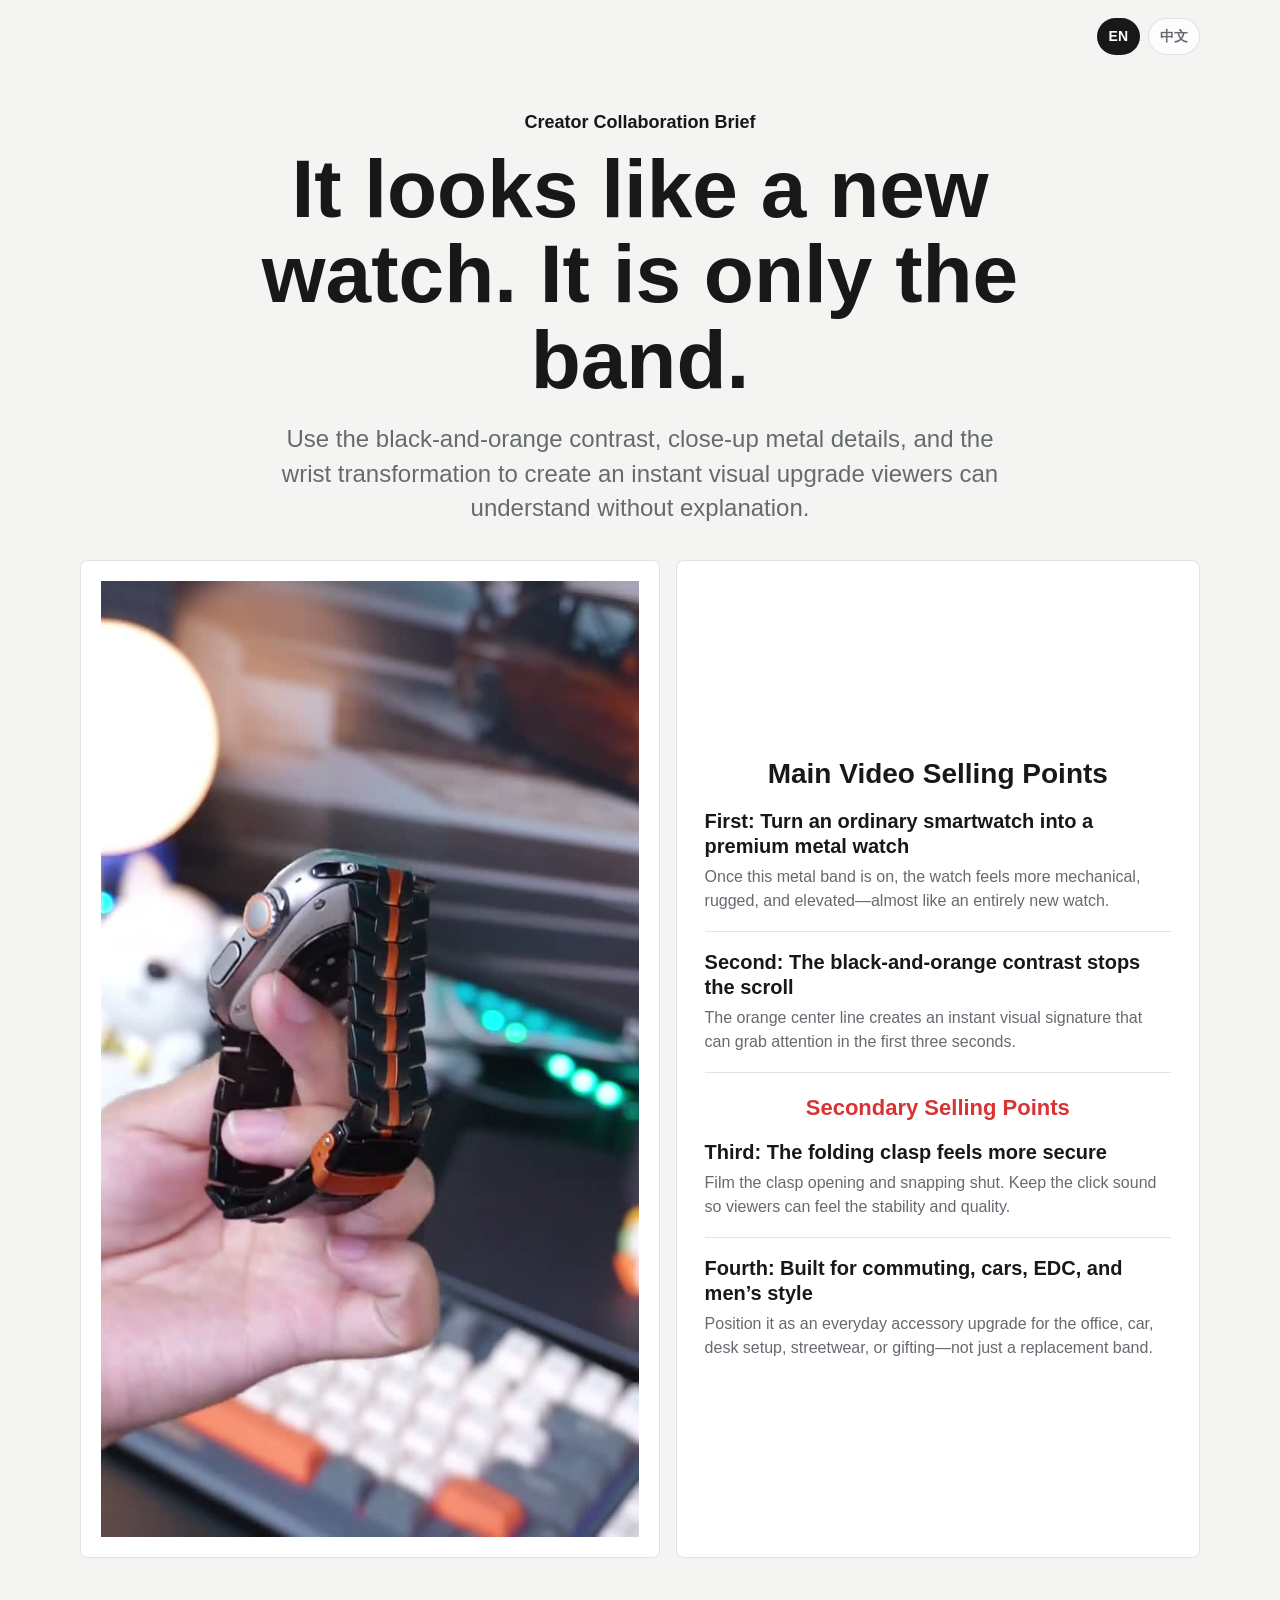
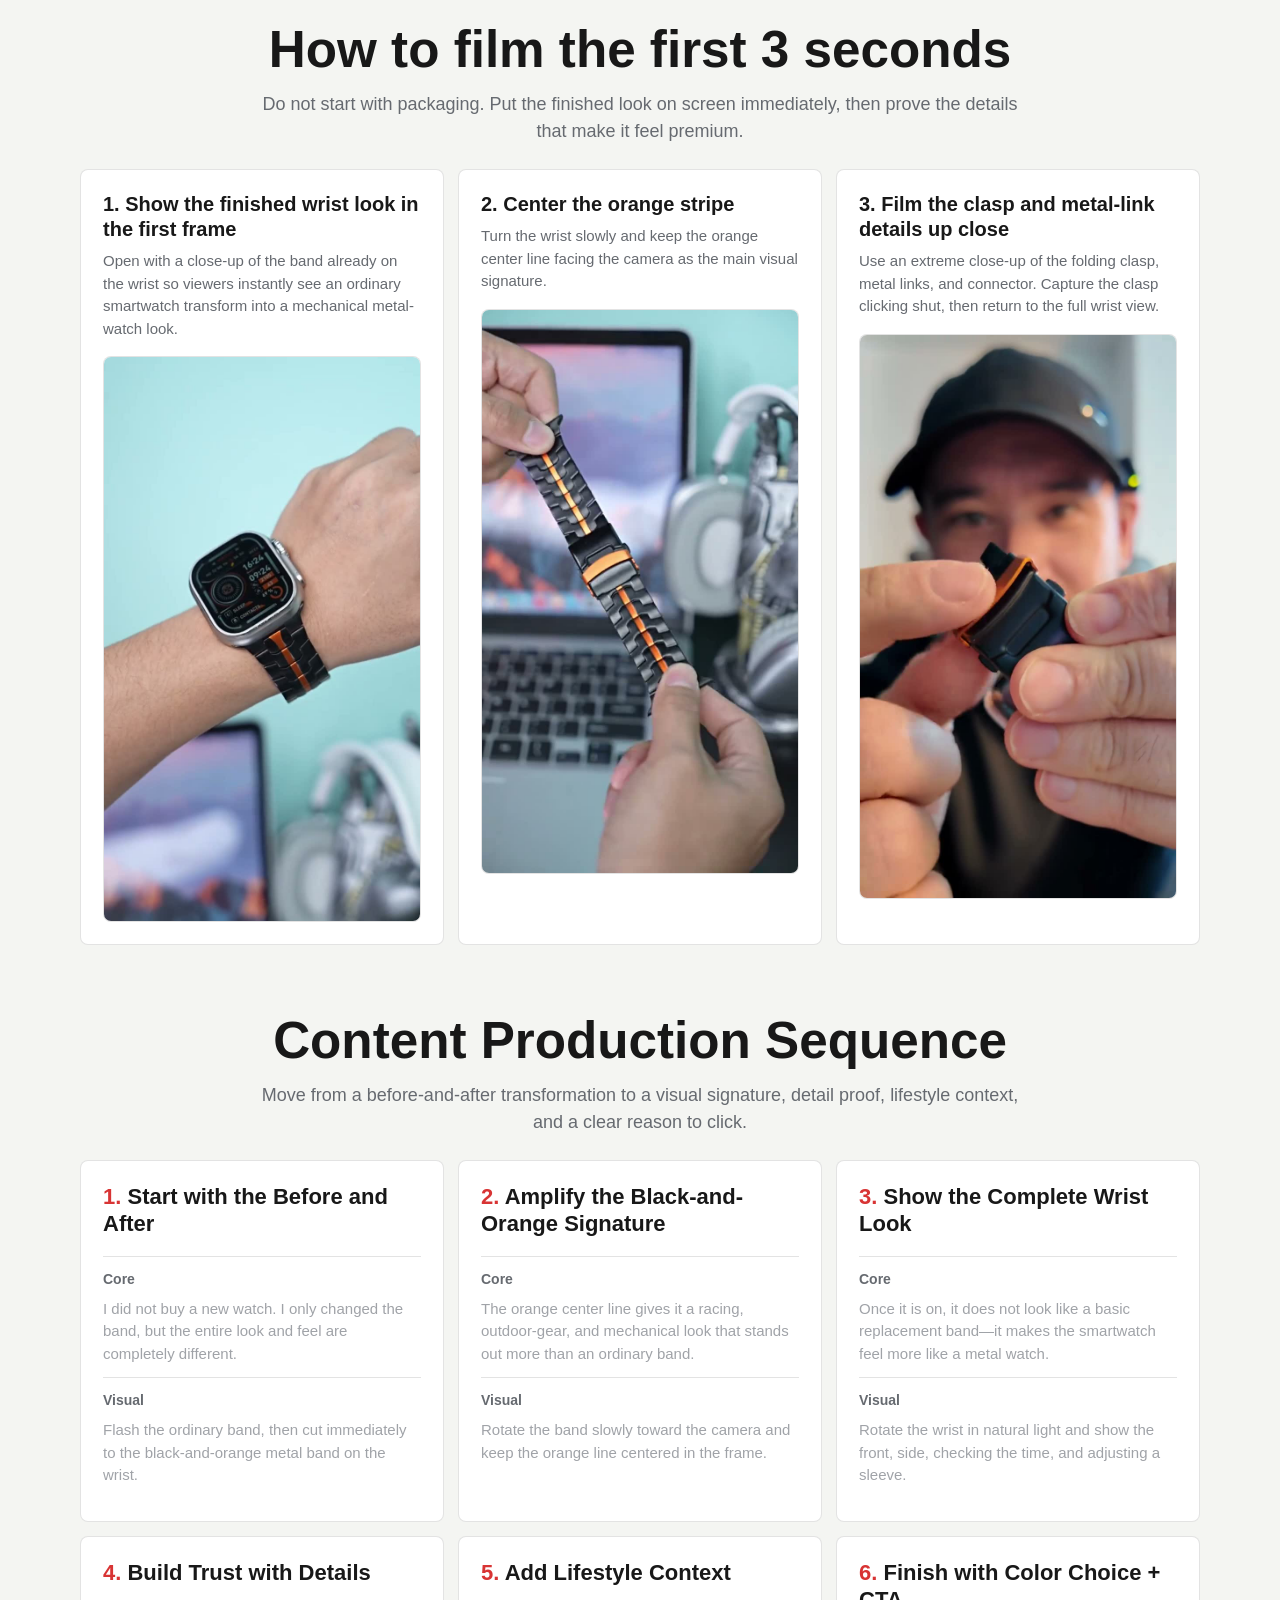
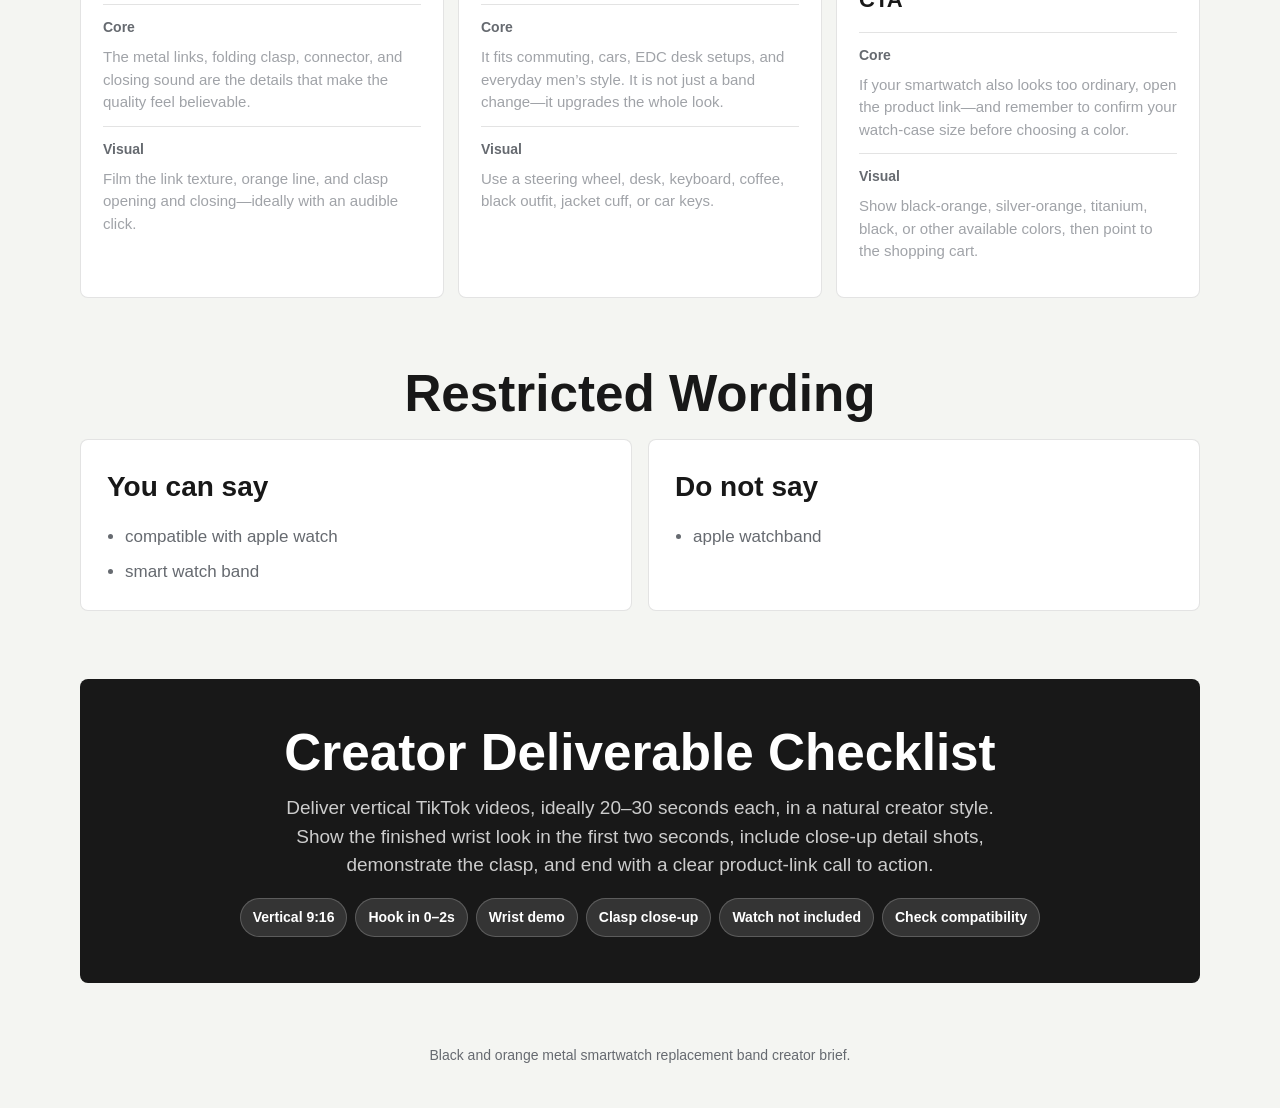
==== black-orange-band/index.html @ dc010bb6 "Add black orange watch band creator brief" ====
<!doctype html>
<html lang="en">
<head>
  <meta charset="utf-8">
  <meta name="viewport" content="width=device-width, initial-scale=1">
  <title>Black & Orange Metal Watch Band Creator Brief</title>
  <link rel="stylesheet" href="styles.css">
</head>
<body>
  <header class="wrap">
    <nav class="language-switch" aria-label="Language">
      <a class="active" href="index.html">EN</a>
      <a href="index-zh.html">中文</a>
    </nav>
  </header>

  <main>
    <section class="hero">
      <div class="wrap">
        <p class="eyebrow">Creator Collaboration Brief</p>
        <h1>It looks like a new watch. It is only the band.</h1>
        <p class="lead">Use the black-and-orange contrast, close-up metal details, and the wrist transformation to create an instant visual upgrade viewers can understand without explanation.</p>

        <div class="hero-grid">
          <div class="hero-visual">
            <img src="assets/product-main.jpg" alt="Black and orange metal smartwatch replacement band">
          </div>
          <div class="hero-facts">
            <h2 class="facts-title">Main Video Selling Points</h2>
            <div class="fact-row">
              <strong>First: Turn an ordinary smartwatch into a premium metal watch</strong>
              <span>Once this metal band is on, the watch feels more mechanical, rugged, and elevated—almost like an entirely new watch.</span>
            </div>
            <div class="fact-row">
              <strong>Second: The black-and-orange contrast stops the scroll</strong>
              <span>The orange center line creates an instant visual signature that can grab attention in the first three seconds.</span>
            </div>
            <div class="fact-subtitle">Secondary Selling Points</div>
            <div class="fact-row">
              <strong>Third: The folding clasp feels more secure</strong>
              <span>Film the clasp opening and snapping shut. Keep the click sound so viewers can feel the stability and quality.</span>
            </div>
            <div class="fact-row">
              <strong>Fourth: Built for commuting, cars, EDC, and men’s style</strong>
              <span>Position it as an everyday accessory upgrade for the office, car, desk setup, streetwear, or gifting—not just a replacement band.</span>
            </div>
          </div>
        </div>
      </div>
    </section>

    <section>
      <div class="wrap">
        <h2>How to film the first 3 seconds</h2>
        <p class="section-subtitle">Do not start with packaging. Put the finished look on screen immediately, then prove the details that make it feel premium.</p>
        <div class="grid grid-three">
          <div class="tile">
            <strong>1. Show the finished wrist look in the first frame</strong>
            <span>Open with a close-up of the band already on the wrist so viewers instantly see an ordinary smartwatch transform into a mechanical metal-watch look.</span>
            <img class="tile-image" src="assets/opening-step-01-wrist.jpg" alt="Black and orange metal band shown on wrist">
          </div>
          <div class="tile">
            <strong>2. Center the orange stripe</strong>
            <span>Turn the wrist slowly and keep the orange center line facing the camera as the main visual signature.</span>
            <img class="tile-image" src="assets/orange-stripe-detail.jpg" alt="Orange center stripe detail on black metal watch band">
          </div>
          <div class="tile">
            <strong>3. Film the clasp and metal-link details up close</strong>
            <span>Use an extreme close-up of the folding clasp, metal links, and connector. Capture the clasp clicking shut, then return to the full wrist view.</span>
            <img class="tile-image" src="assets/opening-step-03-clasp.jpg" alt="Close-up of orange and black folding clasp">
          </div>
        </div>
      </div>
    </section>

    <section id="content-flow">
      <div class="wrap">
        <h2>Content Production Sequence</h2>
        <p class="section-subtitle">Move from a before-and-after transformation to a visual signature, detail proof, lifestyle context, and a clear reason to click.</p>
        <div class="content-flow">
          <div class="flow-card">
            <h3>Start with the Before and After</h3>
            <div class="flow-branch">
              <strong>Core</strong>
              <span>I did not buy a new watch. I only changed the band, but the entire look and feel are completely different.</span>
            </div>
            <div class="flow-branch">
              <strong>Visual</strong>
              <span>Flash the ordinary band, then cut immediately to the black-and-orange metal band on the wrist.</span>
            </div>
          </div>
          <div class="flow-card">
            <h3>Amplify the Black-and-Orange Signature</h3>
            <div class="flow-branch">
              <strong>Core</strong>
              <span>The orange center line gives it a racing, outdoor-gear, and mechanical look that stands out more than an ordinary band.</span>
            </div>
            <div class="flow-branch">
              <strong>Visual</strong>
              <span>Rotate the band slowly toward the camera and keep the orange line centered in the frame.</span>
            </div>
          </div>
          <div class="flow-card">
            <h3>Show the Complete Wrist Look</h3>
            <div class="flow-branch">
              <strong>Core</strong>
              <span>Once it is on, it does not look like a basic replacement band—it makes the smartwatch feel more like a metal watch.</span>
            </div>
            <div class="flow-branch">
              <strong>Visual</strong>
              <span>Rotate the wrist in natural light and show the front, side, checking the time, and adjusting a sleeve.</span>
            </div>
          </div>
          <div class="flow-card">
            <h3>Build Trust with Details</h3>
            <div class="flow-branch">
              <strong>Core</strong>
              <span>The metal links, folding clasp, connector, and closing sound are the details that make the quality feel believable.</span>
            </div>
            <div class="flow-branch">
              <strong>Visual</strong>
              <span>Film the link texture, orange line, and clasp opening and closing—ideally with an audible click.</span>
            </div>
          </div>
          <div class="flow-card">
            <h3>Add Lifestyle Context</h3>
            <div class="flow-branch">
              <strong>Core</strong>
              <span>It fits commuting, cars, EDC desk setups, and everyday men’s style. It is not just a band change—it upgrades the whole look.</span>
            </div>
            <div class="flow-branch">
              <strong>Visual</strong>
              <span>Use a steering wheel, desk, keyboard, coffee, black outfit, jacket cuff, or car keys.</span>
            </div>
          </div>
          <div class="flow-card">
            <h3>Finish with Color Choice + CTA</h3>
            <div class="flow-branch">
              <strong>Core</strong>
              <span>If your smartwatch also looks too ordinary, open the product link—and remember to confirm your watch-case size before choosing a color.</span>
            </div>
            <div class="flow-branch">
              <strong>Visual</strong>
              <span>Show black-orange, silver-orange, titanium, black, or other available colors, then point to the shopping cart.</span>
            </div>
          </div>
        </div>
      </div>
    </section>

    <section>
      <div class="wrap">
        <h2>Restricted Wording</h2>
        <div class="do-dont">
          <div class="list-panel">
            <h3>You can say</h3>
            <ul>
              <li>compatible with apple watch</li>
              <li>smart watch band</li>
            </ul>
          </div>
          <div class="list-panel">
            <h3>Do not say</h3>
            <ul>
              <li>apple watchband</li>
            </ul>
          </div>
        </div>
      </div>
    </section>

    <section>
      <div class="wrap">
        <div class="cta">
          <h2>Creator Deliverable Checklist</h2>
          <p>Deliver vertical TikTok videos, ideally 20–30 seconds each, in a natural creator style. Show the finished wrist look in the first two seconds, include close-up detail shots, demonstrate the clasp, and end with a clear product-link call to action.</p>
          <div class="badge-row">
            <span class="badge">Vertical 9:16</span>
            <span class="badge">Hook in 0–2s</span>
            <span class="badge">Wrist demo</span>
            <span class="badge">Clasp close-up</span>
            <span class="badge">Watch not included</span>
            <span class="badge">Check compatibility</span>
          </div>
        </div>
      </div>
    </section>
  </main>

  <footer class="wrap">
    Black and orange metal smartwatch replacement band creator brief.
  </footer>
</body>
</html>
---- black-orange-band/styles.css ----
:root {
  --ink: #181818;
  --muted: #666a70;
  --page: #f4f5f2;
  --panel: #ffffff;
  --line: rgba(24, 24, 24, .12);
  --yellow: #f4c426;
  --red: #d83434;
  --blue: #1f4f86;
  --green: #61705a;
}

* {
  box-sizing: border-box;
  min-width: 0;
}

html { scroll-behavior: smooth; }

body {
  margin: 0;
  font-family: -apple-system, BlinkMacSystemFont, "Segoe UI", Arial, sans-serif;
  color: var(--ink);
  background: var(--page);
  line-height: 1.5;
  letter-spacing: 0;
  overflow-x: hidden;
  max-width: 100vw;
}

h1, h2, h3, p, span, strong, li {
  overflow-wrap: anywhere;
  word-break: normal;
}

img {
  display: block;
  max-width: 100%;
}

a { color: inherit; }

.wrap {
  width: min(1120px, calc(100% - 36px));
  margin: 0 auto;
}

.language-switch {
  display: flex;
  justify-content: flex-end;
  gap: 8px;
  padding-top: 18px;
}

.language-switch a {
  color: var(--muted);
  text-decoration: none;
  font-size: 14px;
  font-weight: 700;
  padding: 7px 11px;
  border-radius: 999px;
  background: rgba(255, 255, 255, .75);
  border: 1px solid var(--line);
}

.language-switch a.active {
  color: #fff;
  background: var(--ink);
}

.hero {
  padding: 54px 0 30px;
  text-align: center;
}

.eyebrow {
  margin: 0 0 10px;
  color: var(--ink);
  font-size: 18px;
  font-weight: 800;
}

h1 {
  max-width: 930px;
  margin: 0 auto;
  font-size: clamp(42px, 7vw, 82px);
  line-height: 1.04;
  font-weight: 850;
}

.lead {
  max-width: 760px;
  margin: 20px auto 0;
  color: var(--muted);
  font-size: clamp(18px, 2vw, 24px);
  line-height: 1.45;
}

.hero-grid {
  display: grid;
  grid-template-columns: minmax(0, 1.05fr) minmax(280px, .95fr);
  gap: 16px;
  margin-top: 34px;
  align-items: stretch;
}

.hero-visual,
.hero-facts {
  border-radius: 8px;
  overflow: hidden;
  background: var(--panel);
  border: 1px solid var(--line);
}

.hero-visual {
  display: flex;
  align-items: center;
  justify-content: center;
  min-height: 520px;
}

.hero-visual img {
  width: 100%;
  height: 100%;
  min-height: 520px;
  object-fit: contain;
  padding: 20px;
  background: #fff;
}

.hero-facts {
  text-align: left;
  padding: 28px;
  display: flex;
  flex-direction: column;
  justify-content: center;
  gap: 18px;
}

.facts-title {
  margin: 0;
  font-size: 28px;
  line-height: 1.15;
  font-weight: 850;
}

.fact-row {
  padding-bottom: 18px;
  border-bottom: 1px solid var(--line);
}

.fact-row:last-child {
  border-bottom: 0;
  padding-bottom: 0;
}

.fact-row strong {
  display: block;
  font-size: 20px;
  line-height: 1.25;
  margin-bottom: 6px;
}

.fact-row span {
  display: block;
  color: var(--muted);
  font-size: 16px;
}

.fact-subtitle {
  margin: 0 0 -2px;
  color: var(--red);
  font-size: 22px;
  font-weight: 850;
  letter-spacing: 0;
  text-align: center;
}

section { padding: 34px 0; }

h2 {
  margin: 0 0 18px;
  font-size: clamp(30px, 4vw, 52px);
  line-height: 1.08;
  text-align: center;
  font-weight: 850;
}

.section-subtitle {
  max-width: 760px;
  margin: -4px auto 24px;
  color: var(--muted);
  text-align: center;
  font-size: 18px;
}

.grid {
  display: grid;
  grid-template-columns: repeat(4, minmax(0, 1fr));
  gap: 14px;
}

.grid-three {
  grid-template-columns: repeat(3, minmax(0, 1fr));
}

.tile {
  min-height: 190px;
  padding: 22px;
  border-radius: 8px;
  background: var(--panel);
  border: 1px solid var(--line);
}

.tile strong {
  display: block;
  margin-bottom: 8px;
  font-size: 20px;
  line-height: 1.25;
}

.tile span {
  display: block;
  color: var(--muted);
  font-size: 15px;
}

.tile-image {
  width: 100%;
  aspect-ratio: 9 / 16;
  object-fit: cover;
  object-position: center;
  border-radius: 8px;
  margin-top: 16px;
  border: 1px solid var(--line);
  background: #fff;
}

.content-flow {
  display: grid;
  grid-template-columns: repeat(3, minmax(0, 1fr));
  gap: 14px;
  counter-reset: flow-step;
}

.flow-card {
  min-height: 180px;
  padding: 22px;
  border-radius: 8px;
  background: var(--panel);
  border: 1px solid var(--line);
  counter-increment: flow-step;
}

.flow-card h3 {
  margin: 0 0 18px;
  font-size: 22px;
  line-height: 1.25;
}

.flow-card h3::before {
  content: counter(flow-step) ". ";
  color: var(--red);
}

.flow-branch {
  min-height: 76px;
  padding: 12px 0;
  border-top: 1px solid var(--line);
}

.flow-branch strong {
  display: block;
  margin-bottom: 8px;
  color: var(--muted);
  font-size: 14px;
}

.flow-branch span {
  display: block;
  min-height: 28px;
  color: #a0a3a8;
  font-size: 15px;
}

.do-dont {
  display: grid;
  grid-template-columns: 1fr 1fr;
  gap: 16px;
}

.list-panel {
  padding: 26px;
  border-radius: 8px;
  background: var(--panel);
  border: 1px solid var(--line);
}

.list-panel h3 {
  margin: 0 0 16px;
  font-size: 28px;
}

.list-panel ul {
  margin: 0;
  padding-left: 18px;
  color: var(--muted);
  font-size: 17px;
}

.list-panel li + li { margin-top: 9px; }

.cta {
  padding: 46px 28px;
  border-radius: 8px;
  color: #fff;
  background: var(--ink);
  text-align: center;
}

.cta h2 {
  color: #fff;
  margin-bottom: 14px;
}

.cta p {
  max-width: 740px;
  margin: 0 auto;
  color: rgba(255, 255, 255, .78);
  font-size: 19px;
}

.badge-row {
  display: flex;
  flex-wrap: wrap;
  gap: 8px;
  justify-content: center;
  margin-top: 18px;
}

.badge {
  padding: 8px 12px;
  border-radius: 999px;
  background: rgba(255, 255, 255, .12);
  border: 1px solid rgba(255, 255, 255, .2);
  color: #fff;
  font-size: 14px;
  font-weight: 750;
}

footer {
  padding: 28px 0 42px;
  color: var(--muted);
  text-align: center;
  font-size: 14px;
}

@media (max-width: 900px) {
  .hero-grid,
  .do-dont {
    grid-template-columns: 1fr;
  }

  .grid,
  .content-flow {
    grid-template-columns: repeat(2, minmax(0, 1fr));
  }

  .hero-visual,
  .hero-visual img {
    min-height: 0;
  }
}

@media (max-width: 620px) {
  .wrap {
    width: calc(100% - 24px);
    max-width: calc(100vw - 24px);
  }
  .language-switch { justify-content: center; }
  .hero { padding-top: 38px; }
  h1 {
    font-size: clamp(34px, 10vw, 42px);
    line-height: 1.08;
  }
  .lead {
    font-size: 17px;
    max-width: 100%;
  }
  .hero-grid {
    gap: 12px;
    width: 100%;
  }
  .hero-visual,
  .hero-facts,
  .tile,
  .list-panel {
    width: 100%;
    max-width: 100%;
  }
  .hero-visual img { padding: 12px; }
  .grid,
  .content-flow {
    grid-template-columns: 1fr;
  }
  .hero-facts,
  .list-panel {
    padding: 22px;
  }
}
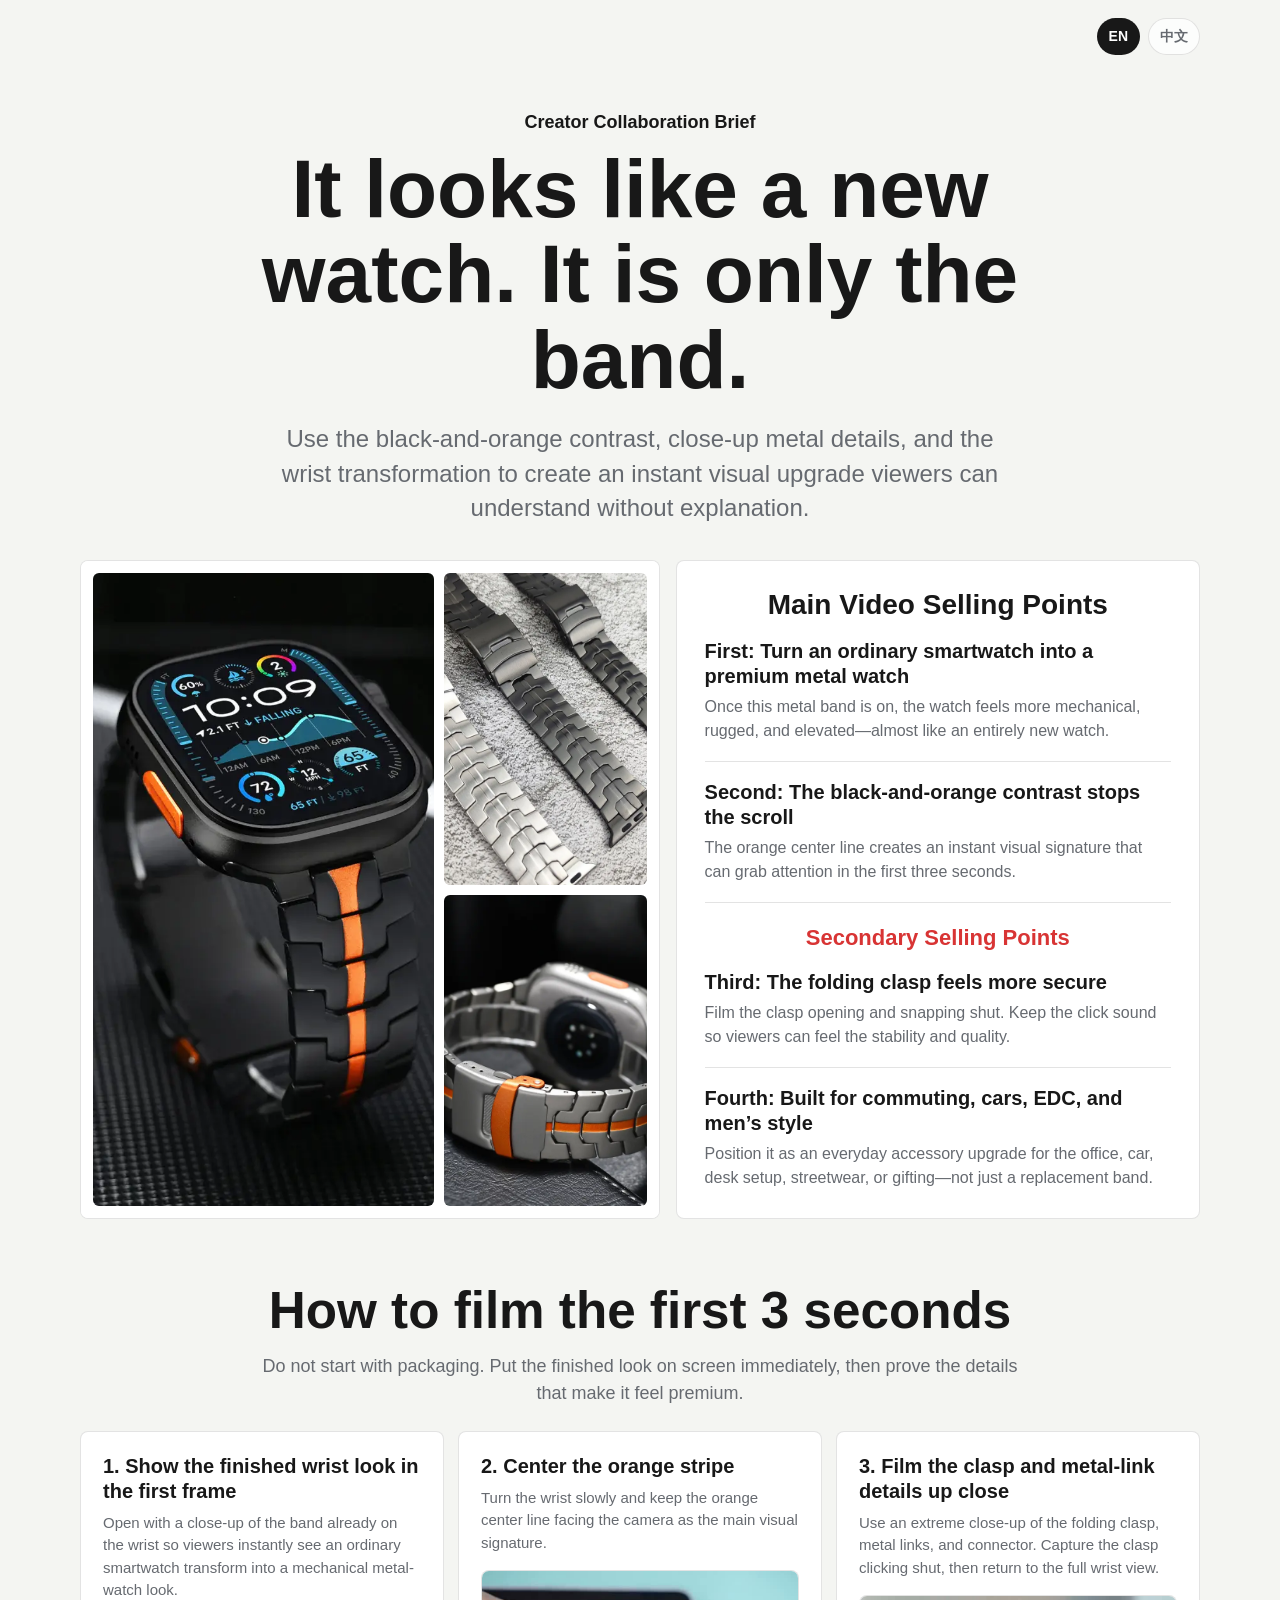
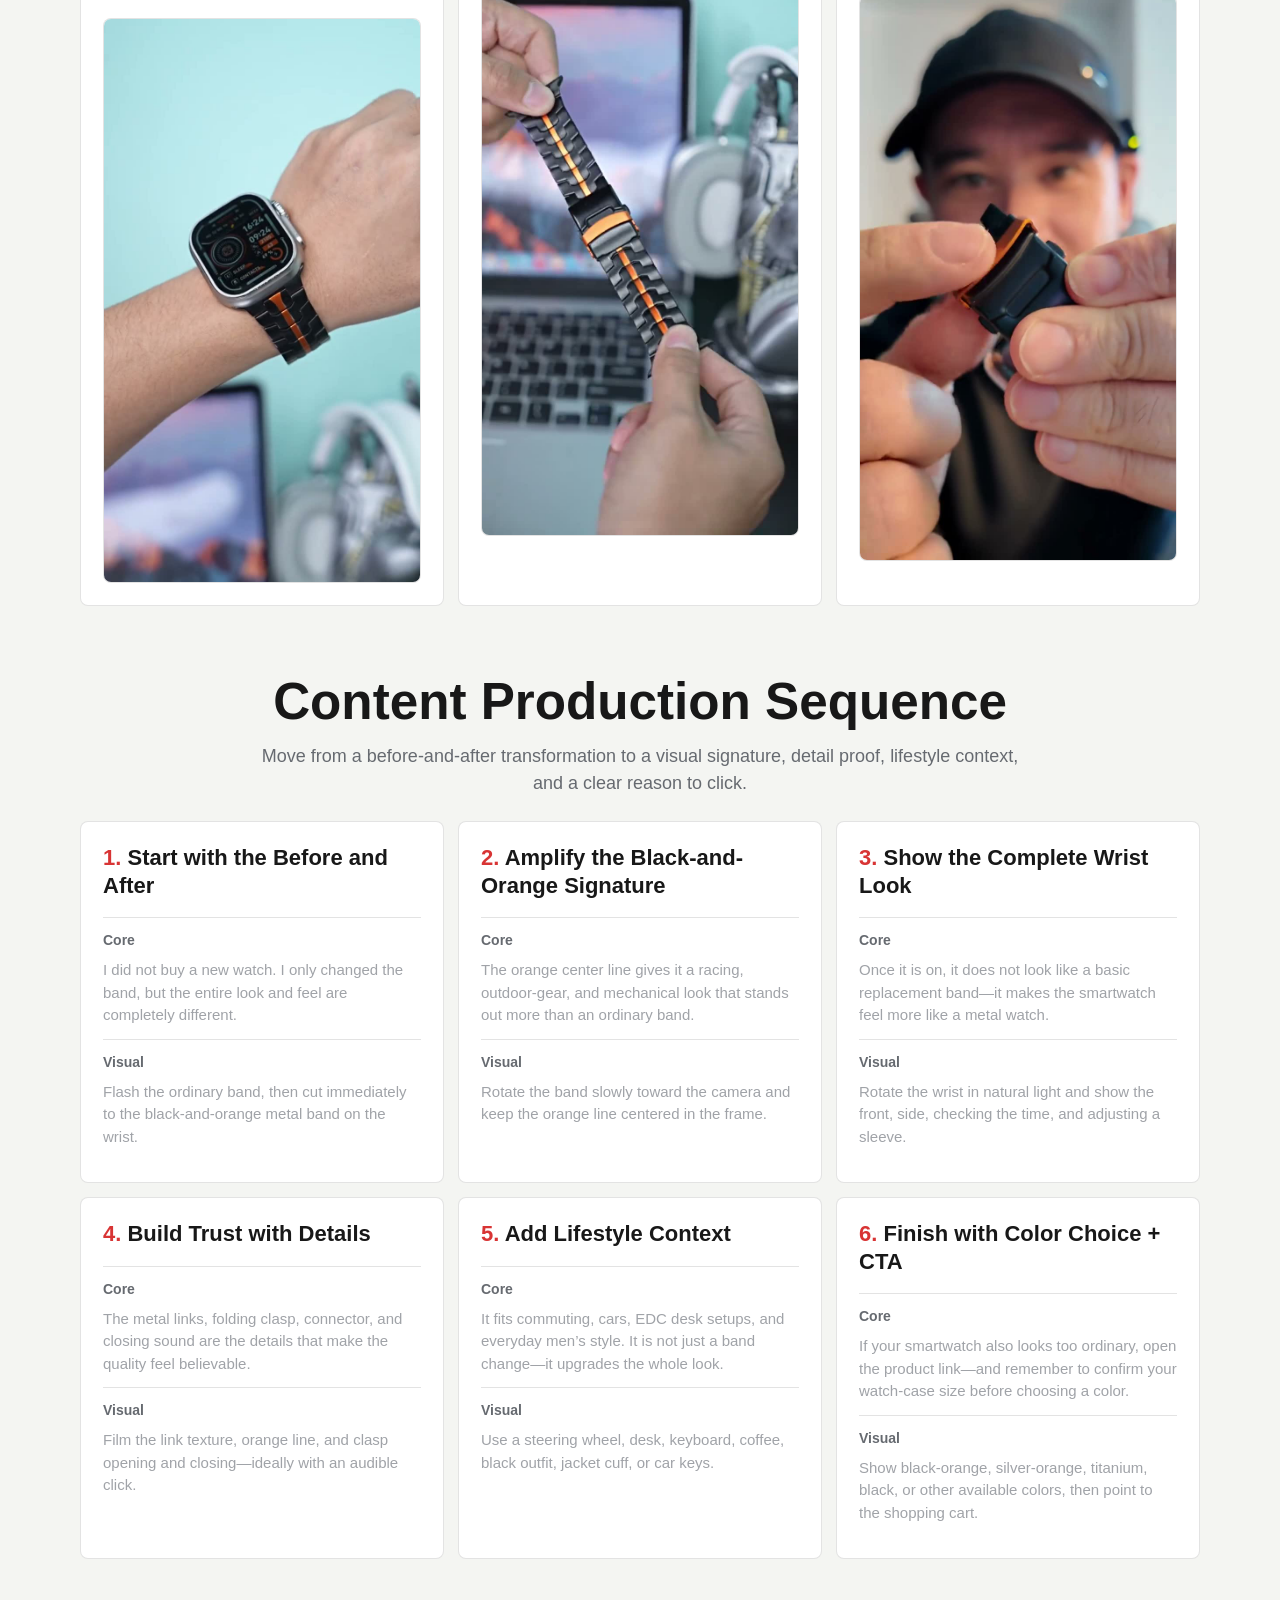
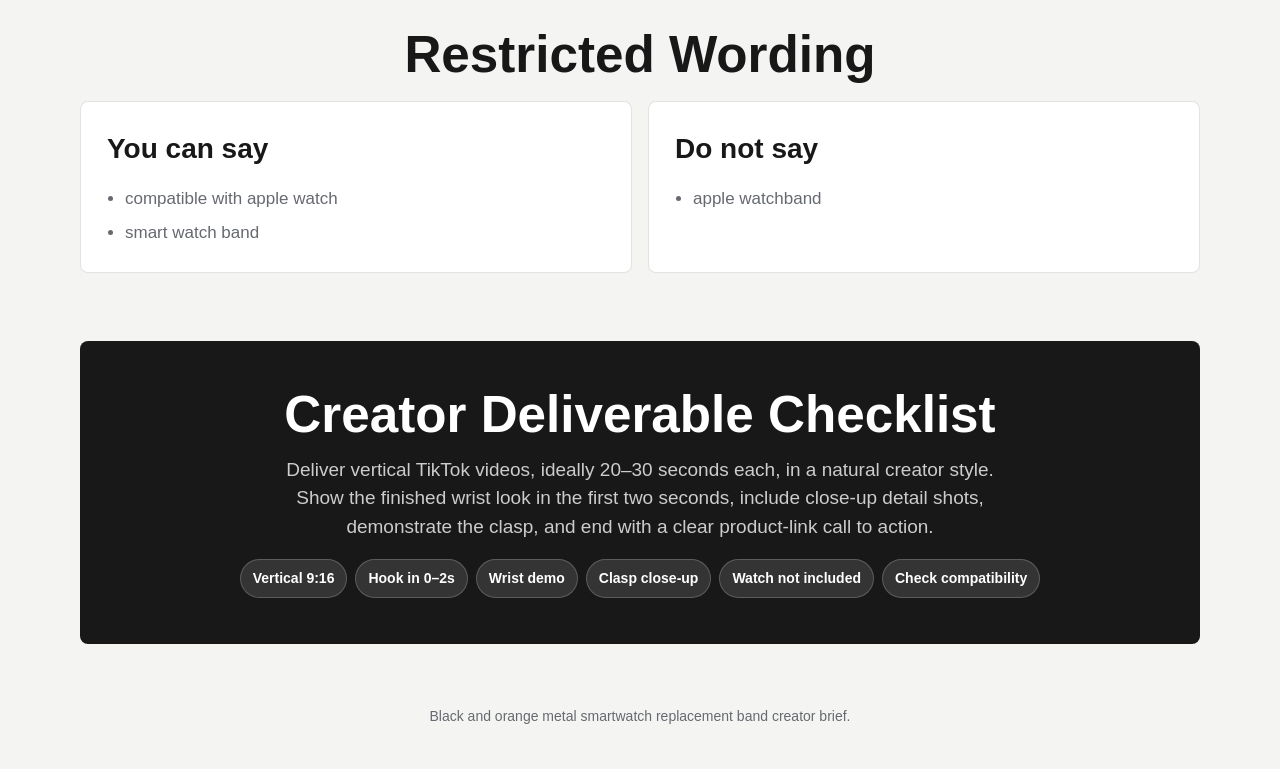
==== commit 2e0366af: "Update watch band hero gallery" ====
--- a/black-orange-band/index.html
+++ b/black-orange-band/index.html
@@ -23,7 +23,11 @@
 
         <div class="hero-grid">
           <div class="hero-visual">
-            <img src="assets/product-main.jpg" alt="Black and orange metal smartwatch replacement band">
+            <div class="hero-gallery">
+              <img class="hero-gallery-main" src="assets/hero-black-orange.webp" alt="Black and orange metal smartwatch band">
+              <img src="assets/hero-color-options.webp" alt="Metal smartwatch band color and link options">
+              <img src="assets/hero-clasp-detail.webp" alt="Metal smartwatch band folding clasp detail">
+            </div>
           </div>
           <div class="hero-facts">
             <h2 class="facts-title">Main Video Selling Points</h2>
--- a/black-orange-band/styles.css
+++ b/black-orange-band/styles.css
@@ -119,13 +119,29 @@
   min-height: 520px;
 }
 
-.hero-visual img {
+.hero-gallery {
+  display: grid;
+  grid-template-columns: minmax(0, 1.35fr) minmax(0, .8fr);
+  grid-template-rows: repeat(2, minmax(0, 1fr));
+  gap: 10px;
   width: 100%;
   height: 100%;
   min-height: 520px;
-  object-fit: contain;
-  padding: 20px;
+  padding: 12px;
   background: #fff;
+}
+
+.hero-gallery img {
+  width: 100%;
+  height: 100%;
+  min-height: 0;
+  object-fit: cover;
+  border-radius: 6px;
+  background: #fff;
+}
+
+.hero-gallery-main {
+  grid-row: 1 / 3;
 }
 
 .hero-facts {
@@ -367,7 +383,7 @@
   }
 
   .hero-visual,
-  .hero-visual img {
+  .hero-gallery {
     min-height: 0;
   }
 }
@@ -398,7 +414,16 @@
     width: 100%;
     max-width: 100%;
   }
-  .hero-visual img { padding: 12px; }
+  .hero-gallery {
+    grid-template-columns: repeat(2, minmax(0, 1fr));
+    grid-template-rows: minmax(0, 1.25fr) minmax(0, .75fr);
+    min-height: 500px;
+    padding: 10px;
+  }
+  .hero-gallery-main {
+    grid-column: 1 / 3;
+    grid-row: auto;
+  }
   .grid,
   .content-flow {
     grid-template-columns: 1fr;
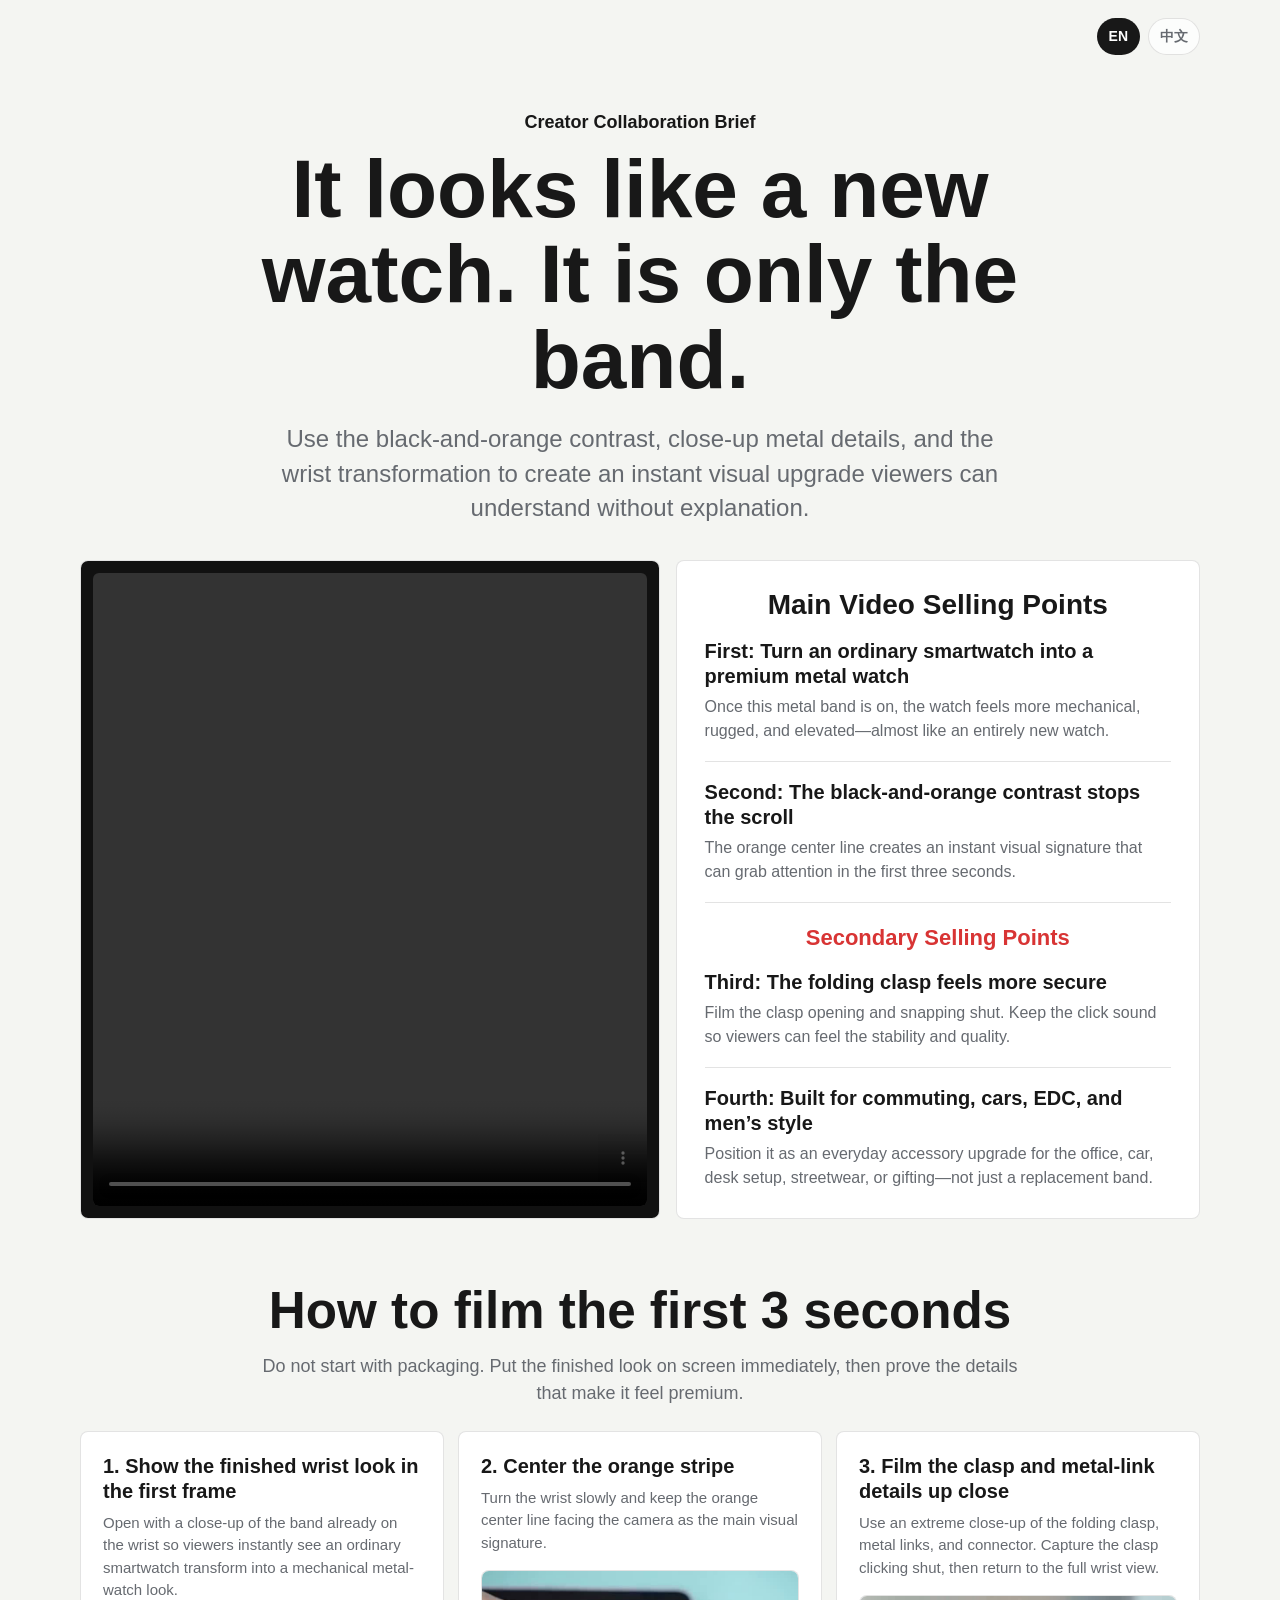
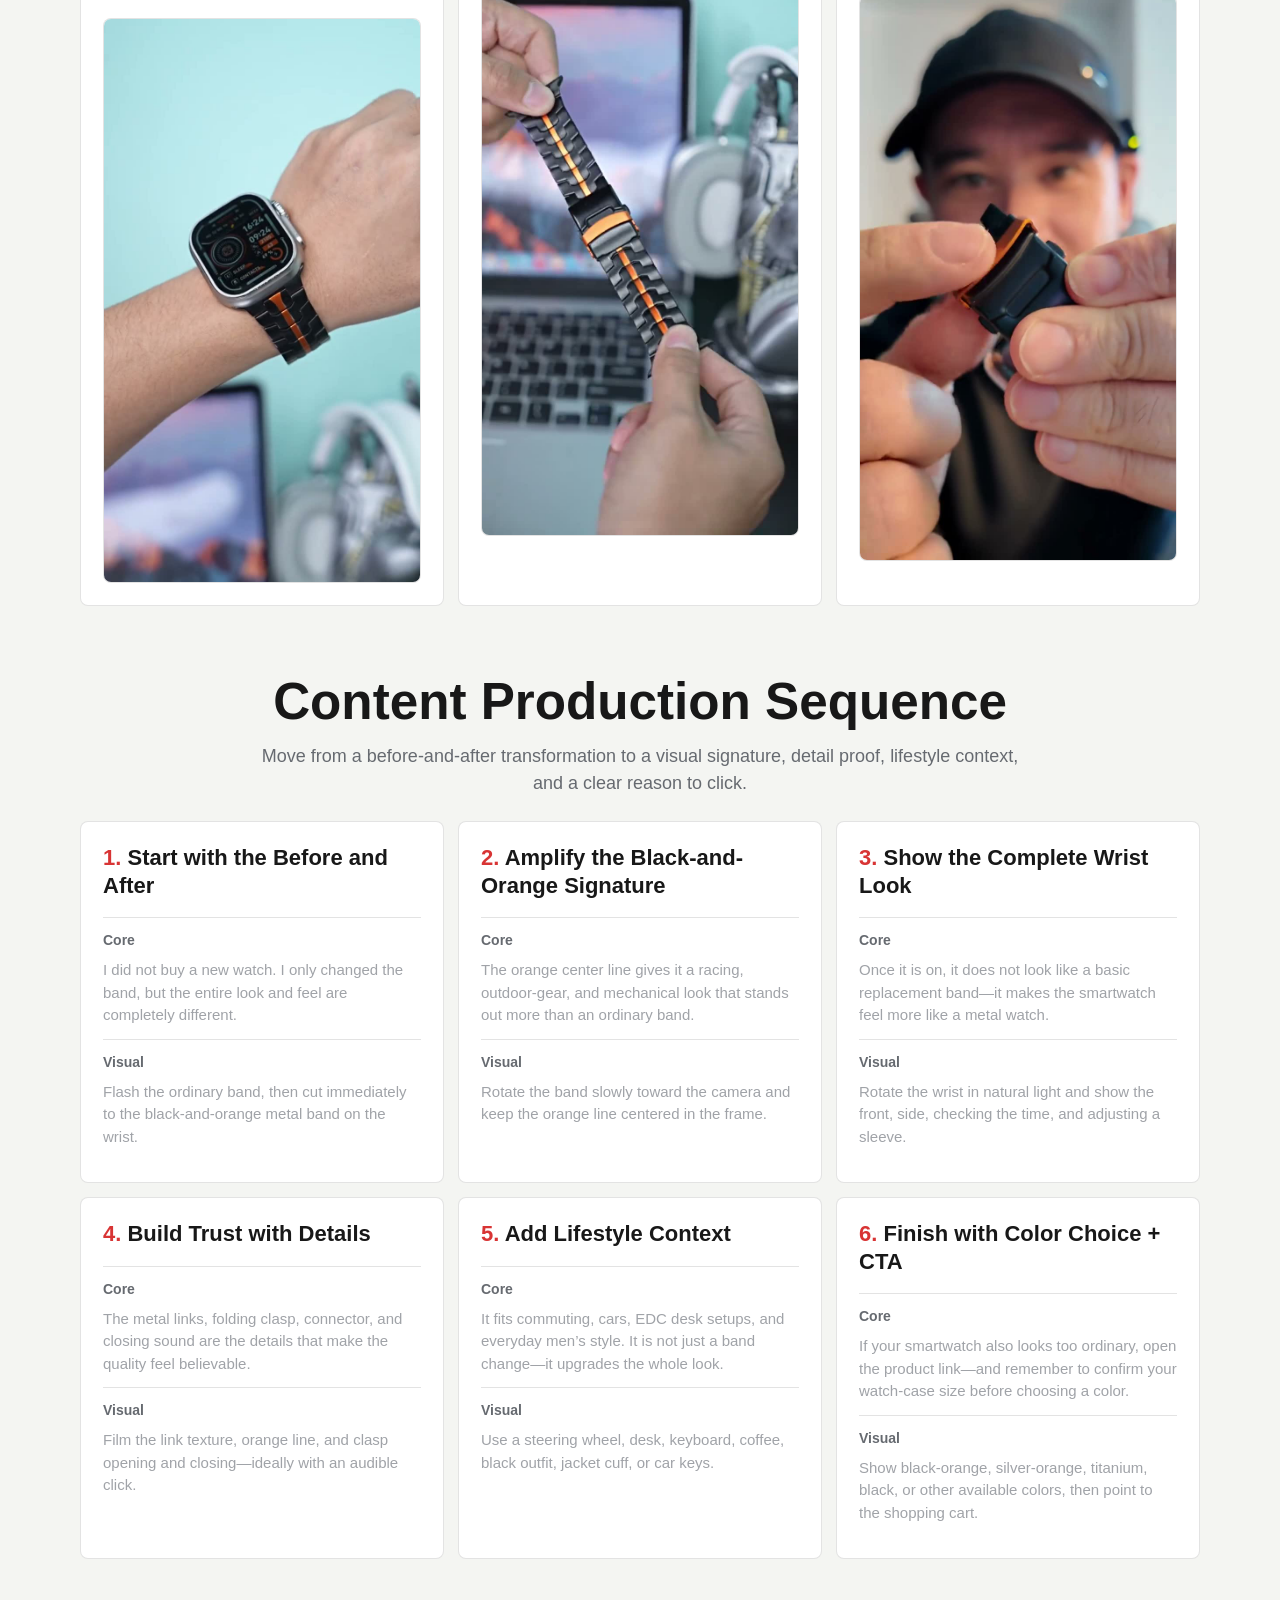
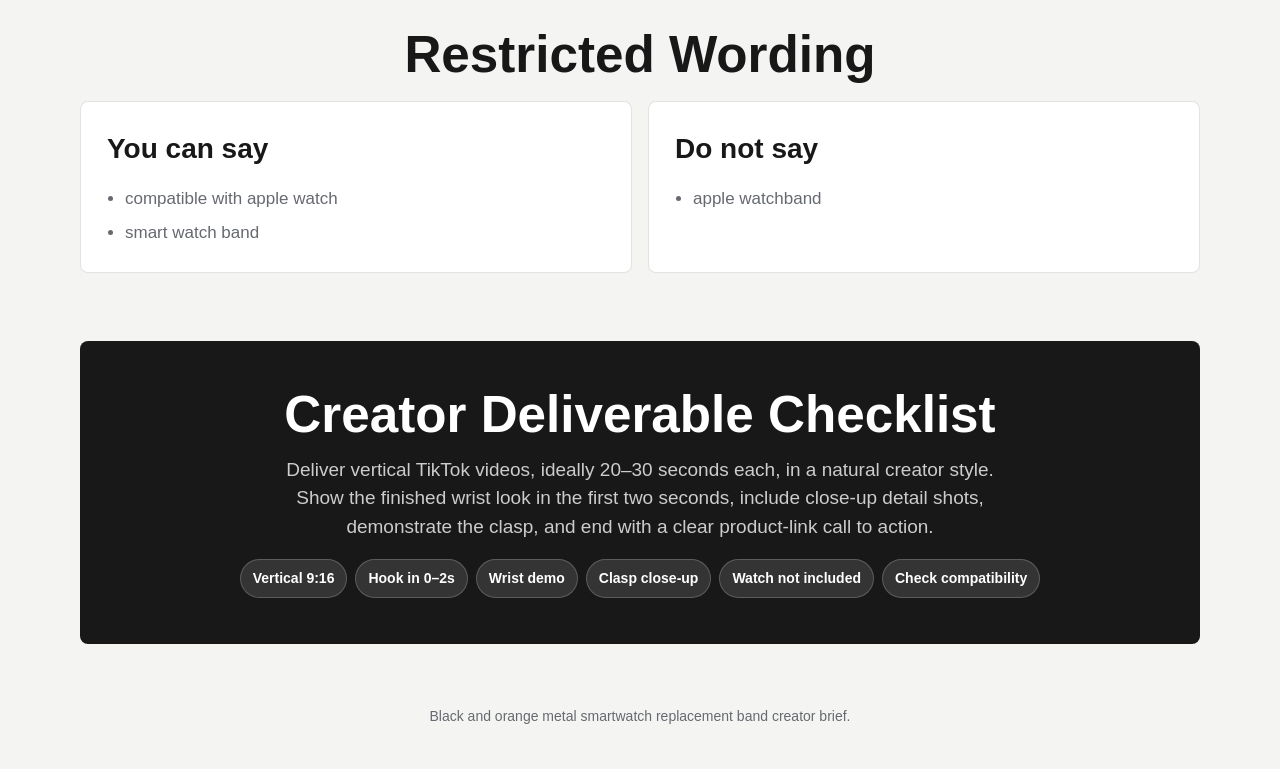
==== commit a58ec8d6: "Replace selling point image with video" ====
--- a/black-orange-band/index.html
+++ b/black-orange-band/index.html
@@ -23,6 +23,9 @@
 
         <div class="hero-grid">
           <div class="hero-visual">
+            <div class="hero-video-frame">
+              <video class="hero-video" src="assets/selling-points-demo.mp4" autoplay muted loop playsinline controls preload="metadata" aria-label="Black orange smart watch band selling point video"></video>
+            </div>
             <div class="hero-gallery">
               <img class="hero-gallery-main" src="assets/hero-black-orange.webp" alt="Black and orange metal smartwatch band">
               <img src="assets/hero-color-options.webp" alt="Metal smartwatch band color and link options">
--- a/black-orange-band/styles.css
+++ b/black-orange-band/styles.css
@@ -144,6 +144,30 @@
   grid-row: 1 / 3;
 }
 
+.hero-video-frame {
+  width: 100%;
+  height: 100%;
+  min-height: 520px;
+  padding: 12px;
+  background: #111;
+  display: flex;
+  align-items: center;
+  justify-content: center;
+}
+
+.hero-video {
+  width: 100%;
+  height: 100%;
+  min-height: 520px;
+  object-fit: contain;
+  border-radius: 6px;
+  background: #111;
+}
+
+.hero-video-frame + .hero-gallery {
+  display: none;
+}
+
 .hero-facts {
   text-align: left;
   padding: 28px;
